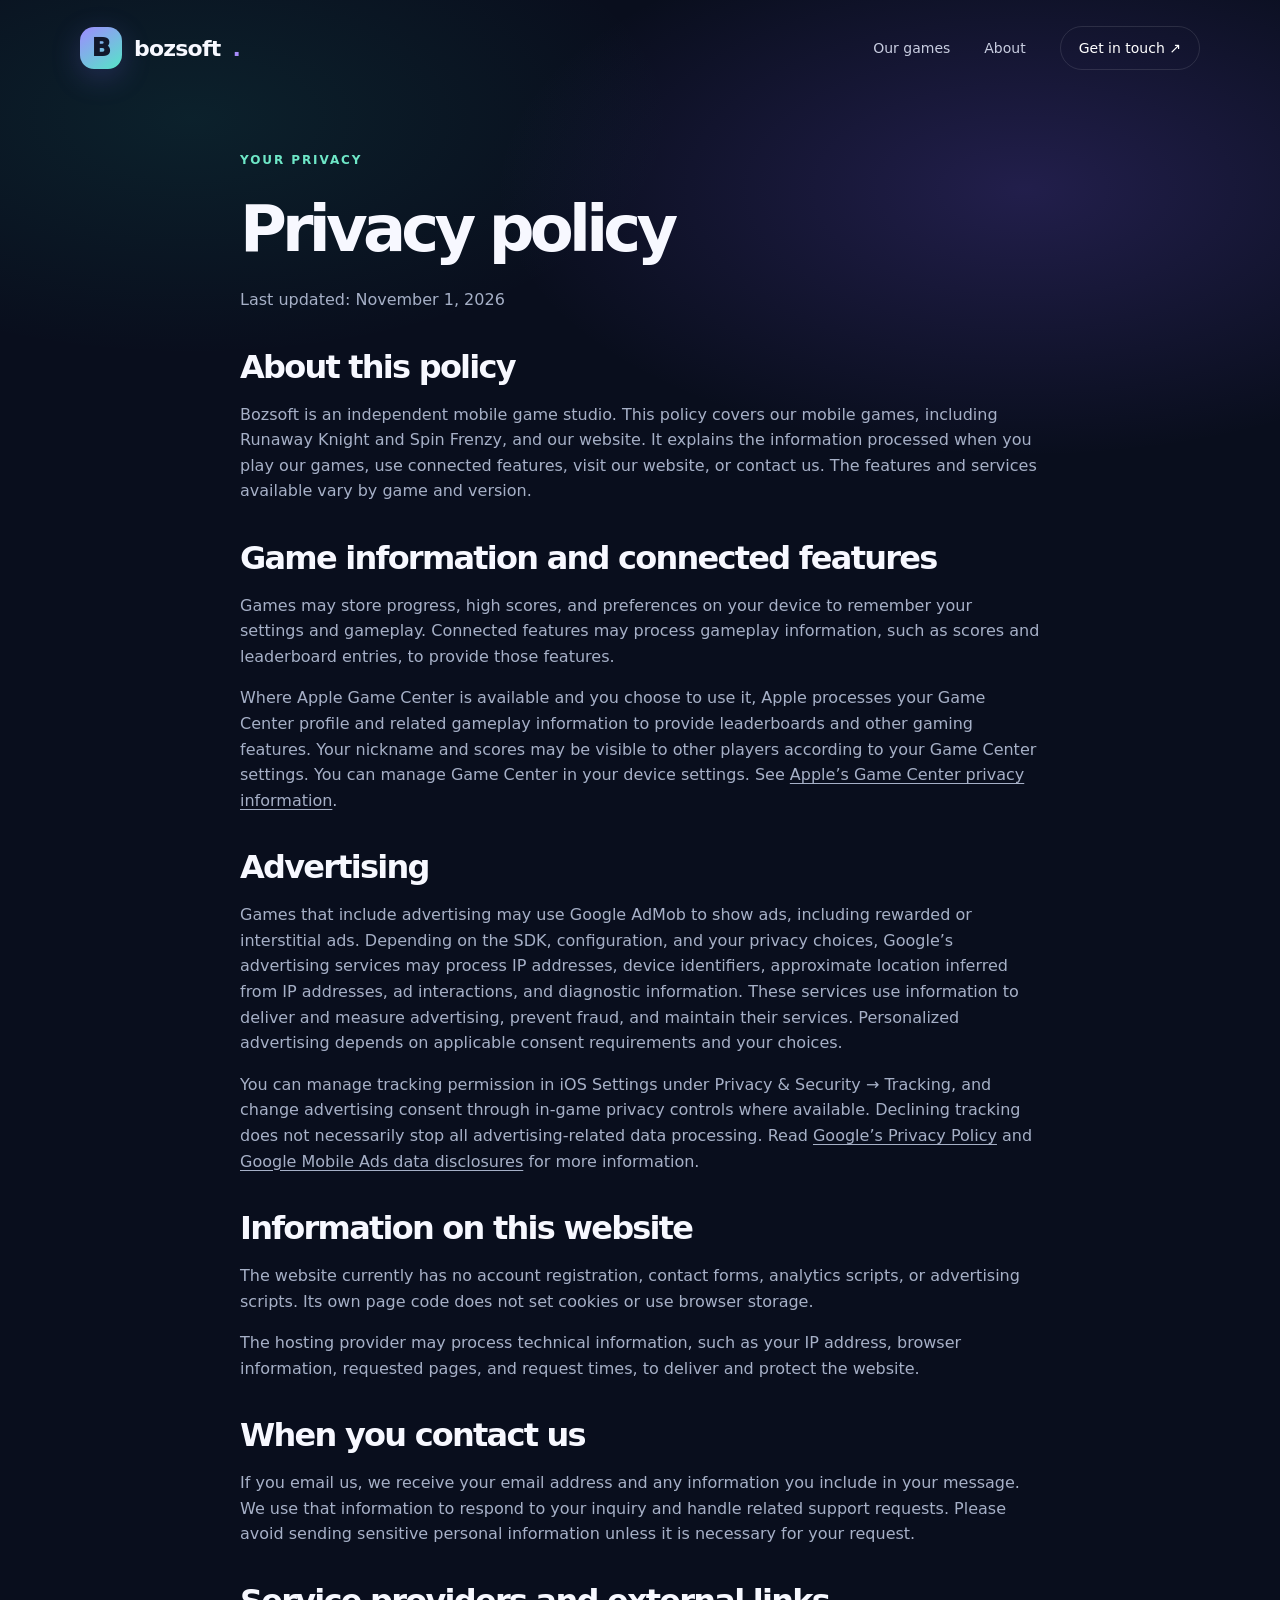
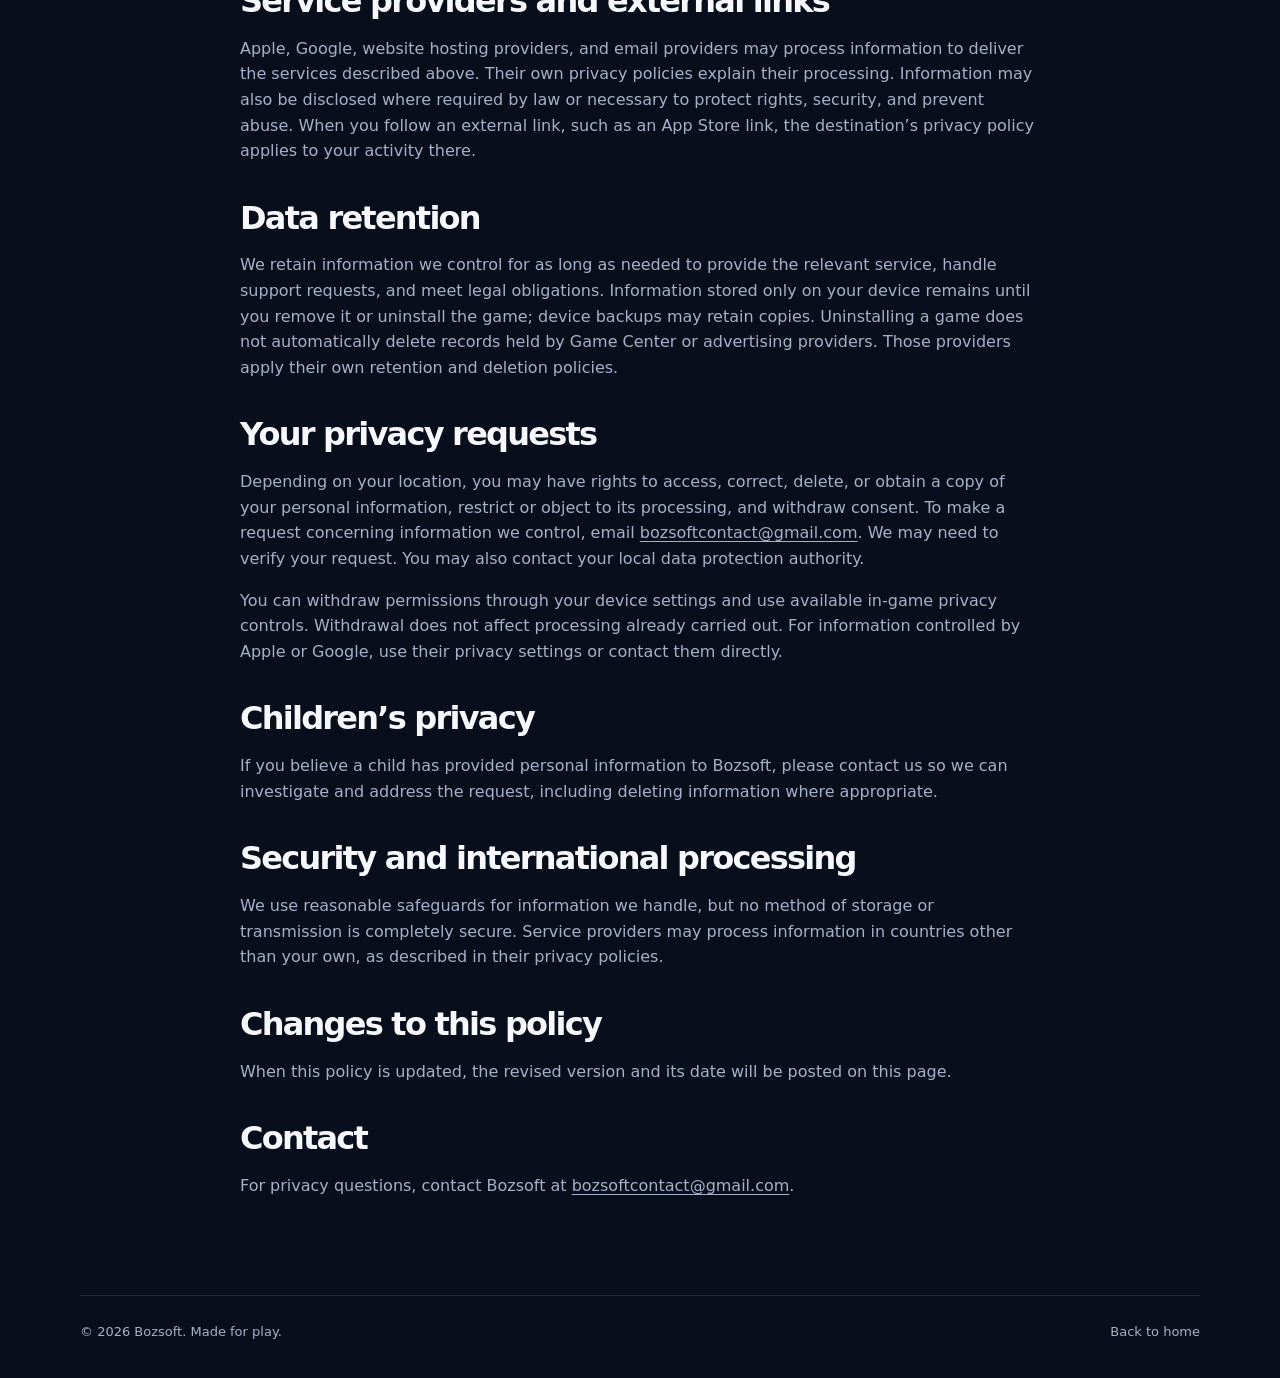
==== privacy.html @ 70e99f99 "updates" ====
<!DOCTYPE html>
<html lang="en">
<head>
  <meta charset="UTF-8">
  <meta name="viewport" content="width=device-width, initial-scale=1">
  <meta name="theme-color" content="#0b1020">
  <meta name="description" content="Privacy policy for Bozsoft mobile games and website, including information about advertising, Game Center, and privacy choices.">
  <title>Privacy Policy — Bozsoft</title>
  <link rel="stylesheet" href="styles.css">
</head>
<body>
  <div class="wrap">
    <nav aria-label="Main navigation">
      <a class="brand" href="index.html"><span class="brandmark">B</span>bozsoft<span class="brand-dot">.</span></a>
      <div class="navlinks"><a href="index.html#games">Our games</a><a href="index.html#about">About</a><a class="nav-cta" href="index.html#contact">Get in touch ↗</a></div>
    </nav>
  </div>
  <main class="wrap policy">
    <div class="kicker">Your privacy</div>
    <h1>Privacy policy</h1>
    <p>Last updated: <time datetime="2026-11-01">November 1, 2026</time></p>

    <h2>About this policy</h2>
    <p>Bozsoft is an independent mobile game studio. This policy covers our mobile games, including Runaway Knight and Spin Frenzy, and our website. It explains the information processed when you play our games, use connected features, visit our website, or contact us. The features and services available vary by game and version.</p>

    <h2>Game information and connected features</h2>
    <p>Games may store progress, high scores, and preferences on your device to remember your settings and gameplay. Connected features may process gameplay information, such as scores and leaderboard entries, to provide those features.</p>
    <p>Where Apple Game Center is available and you choose to use it, Apple processes your Game Center profile and related gameplay information to provide leaderboards and other gaming features. Your nickname and scores may be visible to other players according to your Game Center settings. You can manage Game Center in your device settings. See <a href="https://www.apple.com/legal/privacy/data/en/game-center/">Apple’s Game Center privacy information</a>.</p>

    <h2>Advertising</h2>
    <p>Games that include advertising may use Google AdMob to show ads, including rewarded or interstitial ads. Depending on the SDK, configuration, and your privacy choices, Google’s advertising services may process IP addresses, device identifiers, approximate location inferred from IP addresses, ad interactions, and diagnostic information. These services use information to deliver and measure advertising, prevent fraud, and maintain their services. Personalized advertising depends on applicable consent requirements and your choices.</p>
    <p>You can manage tracking permission in iOS Settings under Privacy &amp; Security → Tracking, and change advertising consent through in-game privacy controls where available. Declining tracking does not necessarily stop all advertising-related data processing. Read <a href="https://policies.google.com/privacy">Google’s Privacy Policy</a> and <a href="https://developers.google.com/admob/ios/privacy/data-disclosure">Google Mobile Ads data disclosures</a> for more information.</p>

    <h2>Information on this website</h2>
    <p>The website currently has no account registration, contact forms, analytics scripts, or advertising scripts. Its own page code does not set cookies or use browser storage.</p>
    <p>The hosting provider may process technical information, such as your IP address, browser information, requested pages, and request times, to deliver and protect the website.</p>

    <h2>When you contact us</h2>
    <p>If you email us, we receive your email address and any information you include in your message. We use that information to respond to your inquiry and handle related support requests. Please avoid sending sensitive personal information unless it is necessary for your request.</p>

    <h2>Service providers and external links</h2>
    <p>Apple, Google, website hosting providers, and email providers may process information to deliver the services described above. Their own privacy policies explain their processing. Information may also be disclosed where required by law or necessary to protect rights, security, and prevent abuse. When you follow an external link, such as an App Store link, the destination’s privacy policy applies to your activity there.</p>

    <h2>Data retention</h2>
    <p>We retain information we control for as long as needed to provide the relevant service, handle support requests, and meet legal obligations. Information stored only on your device remains until you remove it or uninstall the game; device backups may retain copies. Uninstalling a game does not automatically delete records held by Game Center or advertising providers. Those providers apply their own retention and deletion policies.</p>

    <h2>Your privacy requests</h2>
    <p>Depending on your location, you may have rights to access, correct, delete, or obtain a copy of your personal information, restrict or object to its processing, and withdraw consent. To make a request concerning information we control, email <a href="mailto:bozsoftcontact@gmail.com">bozsoftcontact@gmail.com</a>. We may need to verify your request. You may also contact your local data protection authority.</p>
    <p>You can withdraw permissions through your device settings and use available in-game privacy controls. Withdrawal does not affect processing already carried out. For information controlled by Apple or Google, use their privacy settings or contact them directly.</p>

    <h2>Children’s privacy</h2>
    <p>If you believe a child has provided personal information to Bozsoft, please contact us so we can investigate and address the request, including deleting information where appropriate.</p>

    <h2>Security and international processing</h2>
    <p>We use reasonable safeguards for information we handle, but no method of storage or transmission is completely secure. Service providers may process information in countries other than your own, as described in their privacy policies.</p>

    <h2>Changes to this policy</h2>
    <p>When this policy is updated, the revised version and its date will be posted on this page.</p>

    <h2>Contact</h2>
    <p>For privacy questions, contact Bozsoft at <a href="mailto:bozsoftcontact@gmail.com">bozsoftcontact@gmail.com</a>.</p>
  </main>
  <footer class="wrap footer"><span>© 2026 Bozsoft. Made for play.</span><a href="index.html">Back to home</a></footer>
</body>
</html>
---- styles.css ----
:root{--bg:#090e1d;--panel:#131c30;--text:#f7f8ff;--muted:#a6b0c7;--line:rgba(255,255,255,.11);--violet:#a78bfa;--mint:#6ee7c7;--orange:#ffb783;--radius:24px}
*{box-sizing:border-box}html{scroll-behavior:smooth}body{margin:0;background:var(--bg);color:var(--text);font-family:Inter,ui-sans-serif,system-ui,-apple-system,"Segoe UI",sans-serif;line-height:1.6}a{color:inherit;text-decoration:none}button,a{ -webkit-tap-highlight-color:transparent}a:focus-visible{outline:3px solid var(--mint);outline-offset:5px} .wrap{width:min(1120px,calc(100% - 40px));margin:auto}
body:before{content:"";position:absolute;z-index:-1;top:0;left:0;right:0;height:790px;background:radial-gradient(ellipse 55% 45% at 80% 24%,rgba(116,85,229,.23),transparent 75%),radial-gradient(ellipse 50% 40% at 15% 15%,rgba(32,187,163,.11),transparent 75%);pointer-events:none}
nav{display:flex;justify-content:space-between;align-items:center;padding:26px 0;gap:20px}.brand{display:flex;align-items:center;gap:12px;font-size:22px;font-weight:850;letter-spacing:-.8px}.brandmark{display:grid;place-items:center;width:42px;height:42px;border-radius:14px;background:linear-gradient(145deg,#9e8bff,#55e6c7);color:#11182b;font-weight:950;font-size:25px;box-shadow:0 8px 30px rgba(134,113,255,.22)}.navlinks{display:flex;gap:34px;align-items:center;font-size:14px;color:#c8cde0}.navlinks a:hover{color:white}.nav-cta{padding:10px 18px;border:1px solid var(--line);border-radius:999px;color:white!important}
.hero{display:grid;grid-template-columns:1.15fr .85fr;gap:48px;align-items:center;min-height:610px;padding:65px 0 105px}.eyebrow{display:inline-flex;gap:9px;align-items:center;border:1px solid rgba(167,139,250,.3);background:rgba(167,139,250,.09);color:#d4c6ff;padding:8px 14px;border-radius:999px;font-size:12px;font-weight:750;letter-spacing:.08em;text-transform:uppercase}.dot{width:7px;height:7px;background:var(--mint);border-radius:50%;box-shadow:0 0 15px var(--mint)}h1{font-size:clamp(56px,7vw,96px);letter-spacing:-.075em;line-height:1.04;margin:25px 0}h1 span{background:linear-gradient(110deg,#b8a4ff 10%,#7ce7cf 85%);color:transparent;background-clip:text}.lead{max-width:570px;font-size:18px;color:var(--muted);line-height:1.85}.actions{display:flex;gap:12px;flex-wrap:wrap;margin-top:32px}.btn{display:inline-flex;align-items:center;justify-content:center;gap:12px;min-height:49px;padding:12px 22px;border-radius:13px;font-weight:750;font-size:14px;transition:transform .2s,background .2s}.btn:hover{transform:translateY(-3px)}.primary{background:#b4a1ff;color:#151128}.primary:hover{background:#cabaff}.secondary{border:1px solid var(--line);background:rgba(255,255,255,.04)}.secondary:hover{background:rgba(255,255,255,.1)}
.hero-art{position:relative;min-height:430px;display:grid;place-items:center}.orb{width:min(100%,430px);aspect-ratio:1;border-radius:38%;background:radial-gradient(circle at 30% 25%,#46568b,#242d52 40%,#12182e 76%);border:1px solid rgba(255,255,255,.1);box-shadow:inset 0 2px 50px rgba(255,255,255,.05),0 40px 100px rgba(0,0,0,.35);transform:rotate(-9deg);display:grid;place-items:center}.orb:before{content:"";position:absolute;width:68%;height:68%;border:1px dashed rgba(255,255,255,.17);border-radius:50%}.gamepad{font-size:clamp(100px,14vw,180px);filter:drop-shadow(0 18px 15px rgba(0,0,0,.35));transform:rotate(9deg)}.float{position:absolute;padding:11px 16px;border:1px solid rgba(255,255,255,.17);background:rgba(28,39,67,.93);backdrop-filter:blur(10px);border-radius:14px;font-size:14px;font-weight:700;box-shadow:0 14px 40px rgba(0,0,0,.2)}.float.one{top:12%;left:-5%;transform:rotate(-8deg)}.float.two{bottom:12%;right:-3%;transform:rotate(7deg)}
section{padding:90px 0}.section-top{display:flex;align-items:end;justify-content:space-between;gap:20px;margin-bottom:30px}.kicker{font-size:12px;font-weight:800;letter-spacing:.16em;text-transform:uppercase;color:var(--mint)}h2{font-size:clamp(34px,4.5vw,52px);line-height:1.15;letter-spacing:-.055em;margin:12px 0}.section-copy{color:var(--muted);max-width:520px;margin:0}.games{display:grid;grid-template-columns:repeat(2,minmax(0,1fr));gap:18px}.game{overflow:hidden;border:1px solid var(--line);background:var(--panel);border-radius:var(--radius);transition:transform .25s,border-color .25s}.game:hover{transform:translateY(-6px);border-color:rgba(167,139,250,.5)}.game-visual{height:225px;display:grid;place-items:center;position:relative;overflow:hidden}.game-visual:before{content:"";position:absolute;width:230px;height:230px;border:1px solid rgba(255,255,255,.17);border-radius:50%}.game-visual:after{content:"";position:absolute;width:340px;height:340px;border:1px solid rgba(255,255,255,.1);border-radius:50%}.fruit{background:radial-gradient(circle at 25% 15%,#ffcfaa,#f2839c 60%,#b94d87)}.spin{background:radial-gradient(circle at 20% 20%,#a69bff,#6654d1 60%,#312568)}.seal{background:radial-gradient(circle at 25% 20%,#b3eff5,#4d9fc3 60%,#255b91)}.emoji{font-size:85px;position:relative;z-index:1;filter:drop-shadow(0 12px 12px rgba(0,0,0,.22))}.game-icon{width:148px;height:148px;object-fit:cover;border-radius:32px;position:relative;z-index:1;box-shadow:0 18px 40px rgba(0,0,0,.3)}.knight{background:radial-gradient(circle at 25% 15%,#ffca95,#ba6c83 60%,#583e78)}.game-info{padding:25px}.game-info h3{font-size:24px;letter-spacing:-.035em;margin:0 0 7px}.game-info p{font-size:14px;color:var(--muted);margin:0 0 22px;min-height:68px}.tag{display:inline-flex;padding:6px 12px;border-radius:99px;background:rgba(255,255,255,.07);color:#cdd5e7;font-size:12px;font-weight:650}
.about-panel{display:grid;grid-template-columns:1fr 1fr;gap:60px;align-items:center;background:linear-gradient(135deg,#1b2440,#111a2c);border:1px solid var(--line);padding:clamp(30px,5vw,70px);border-radius:32px}.about-panel p{color:var(--muted);font-size:16px}.features{display:grid;gap:15px}.feature{padding:21px;border:1px solid var(--line);background:rgba(255,255,255,.03);border-radius:16px}.feature strong{display:block;font-size:16px;margin-bottom:4px}.feature span{color:var(--muted);font-size:13px}
.contact{padding:90px 0 110px;text-align:center}.contact h2{max-width:700px;margin:15px auto}.contact p{color:var(--muted);margin:15px auto 25px}.contact .actions{justify-content:center}.footer{border-top:1px solid var(--line);padding:26px 0 35px;display:flex;justify-content:space-between;gap:20px;flex-wrap:wrap;font-size:13px;color:var(--muted)}.footer a:hover{color:white}
@media(max-width:850px){.hero{grid-template-columns:1fr;padding:60px 0 75px;gap:10px}.hero-art{min-height:350px}.orb{width:300px}.float.one{left:10%}.float.two{right:10%}.games{grid-template-columns:repeat(2,minmax(0,1fr))}.about-panel{grid-template-columns:1fr;gap:25px}}@media(max-width:590px){.navlinks{gap:14px}.navlinks a:first-child{display:none}.nav-cta{padding:9px 12px}.hero-art{min-height:300px}.orb{width:245px}.float.one{left:0}.float.two{right:0}.games{grid-template-columns:1fr}.game-info p{min-height:0}.section-top{display:block}section{padding:65px 0}.contact{padding:65px 0 80px}}
@media(prefers-reduced-motion:reduce){html{scroll-behavior:auto}*,*:before,*:after{transition:none!important}}
.apple-icon{width:21px;height:21px;flex:none;display:block}
.game-info .btn.primary{display:inline-flex;align-items:center;justify-content:center;gap:10px}
.brand-dot{color:var(--violet)}
.policy{max-width:800px;padding:55px 0 80px}
.policy h1{font-size:clamp(40px,7vw,64px)}
.policy h2{font-size:clamp(25px,4vw,32px);margin-top:36px}
.policy p{color:var(--muted)}
.policy a{text-decoration:underline;text-underline-offset:3px}
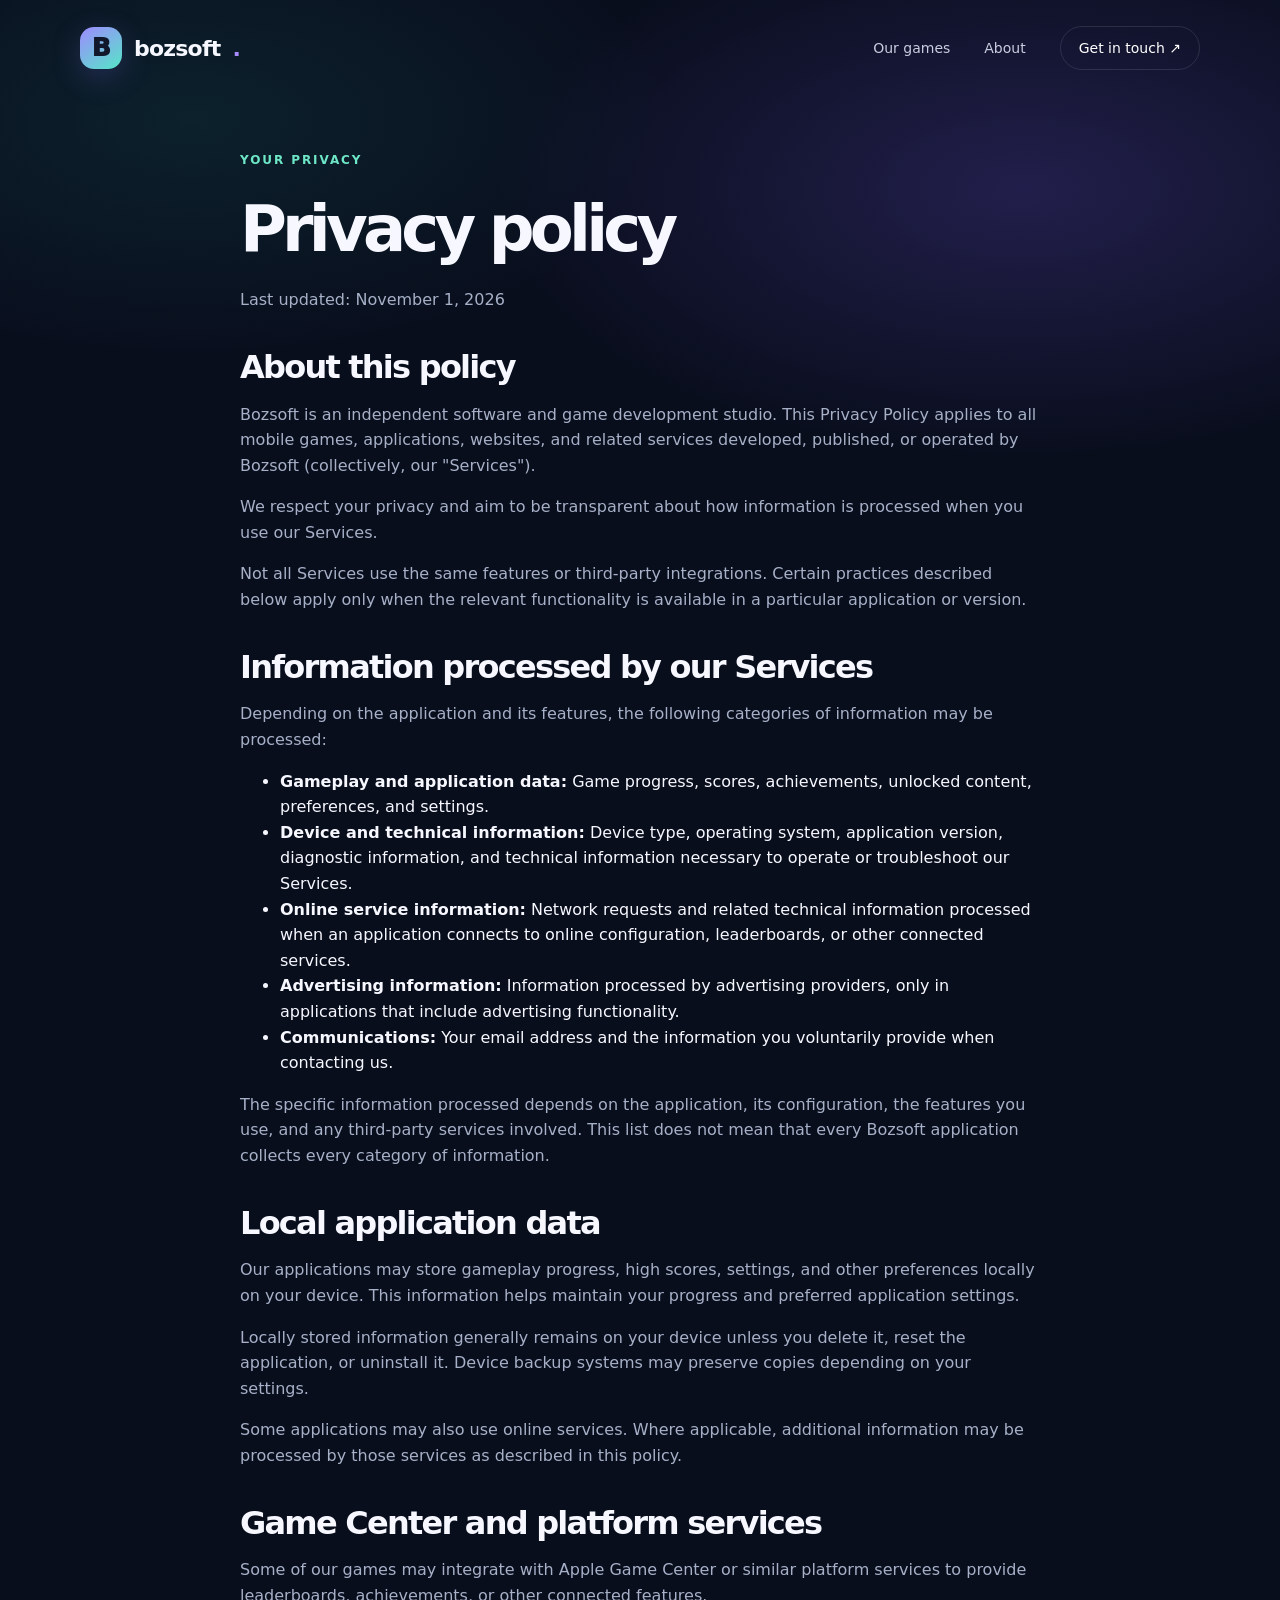
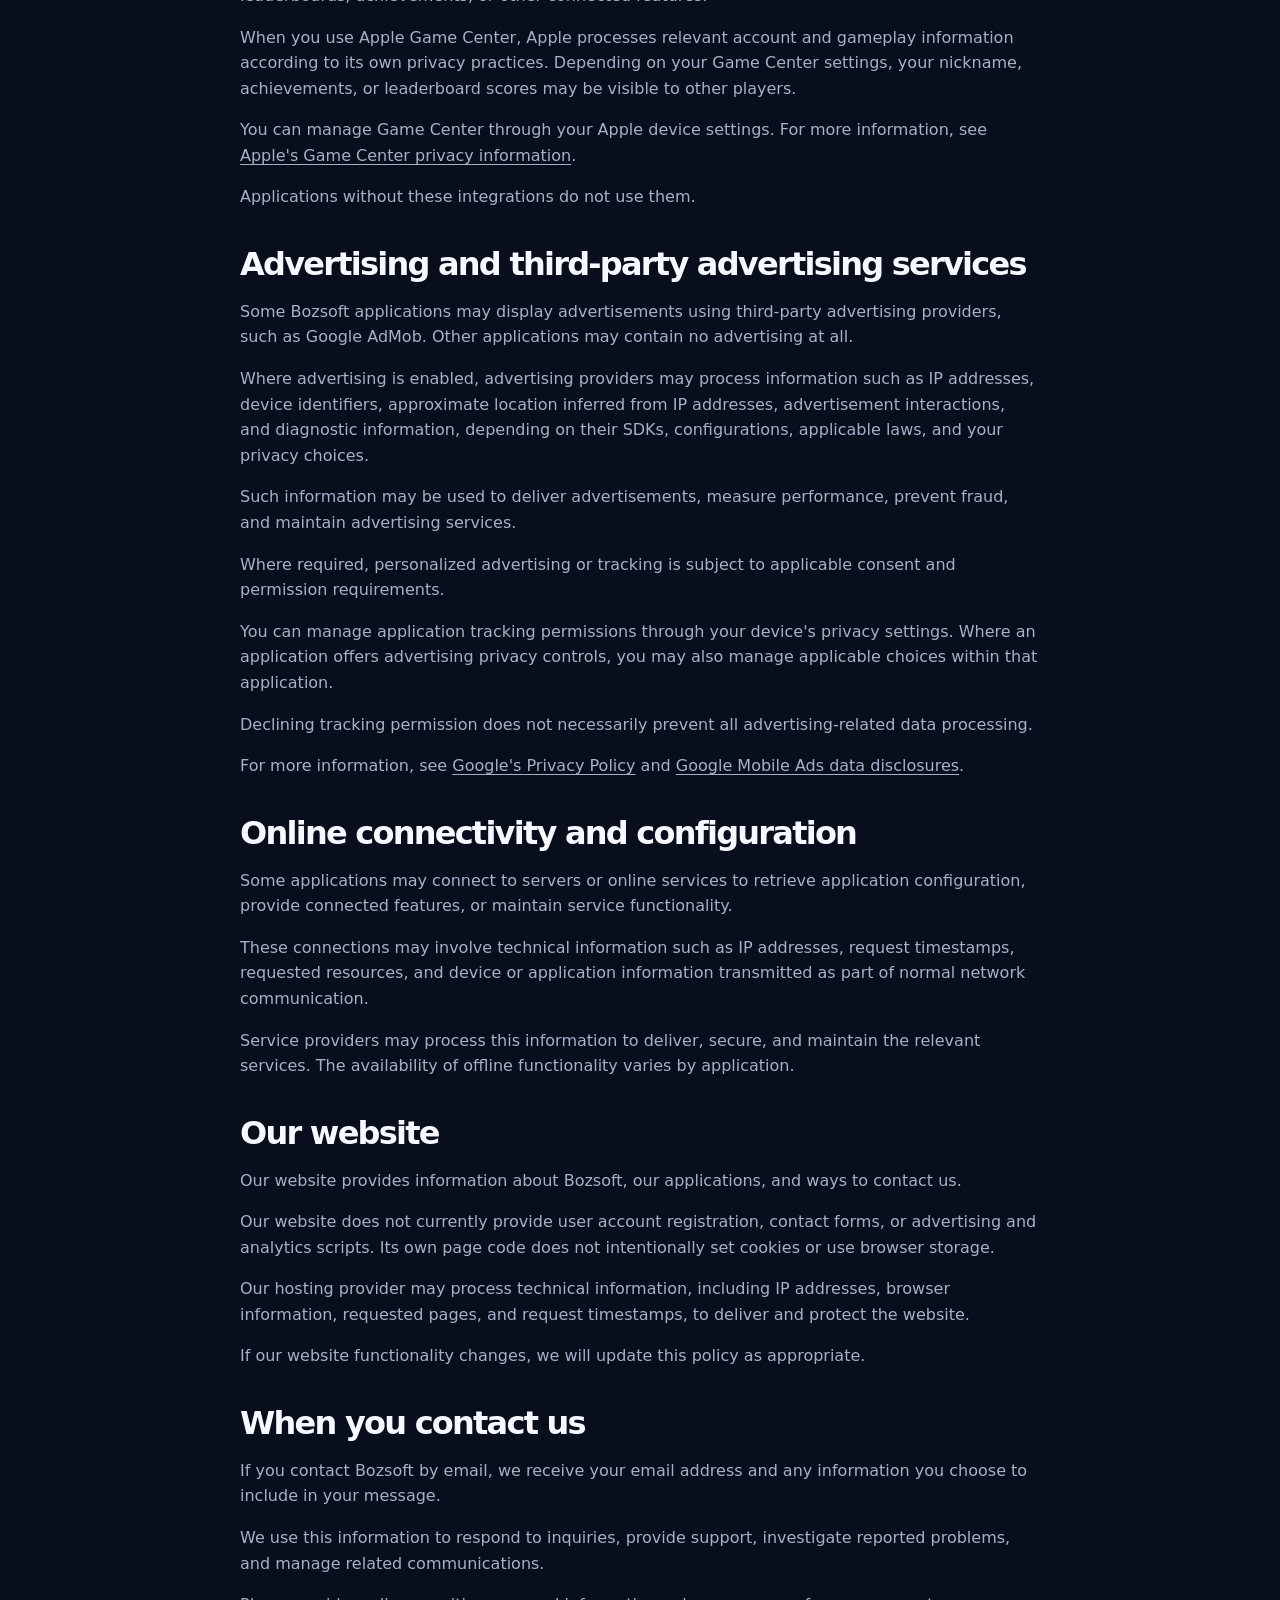
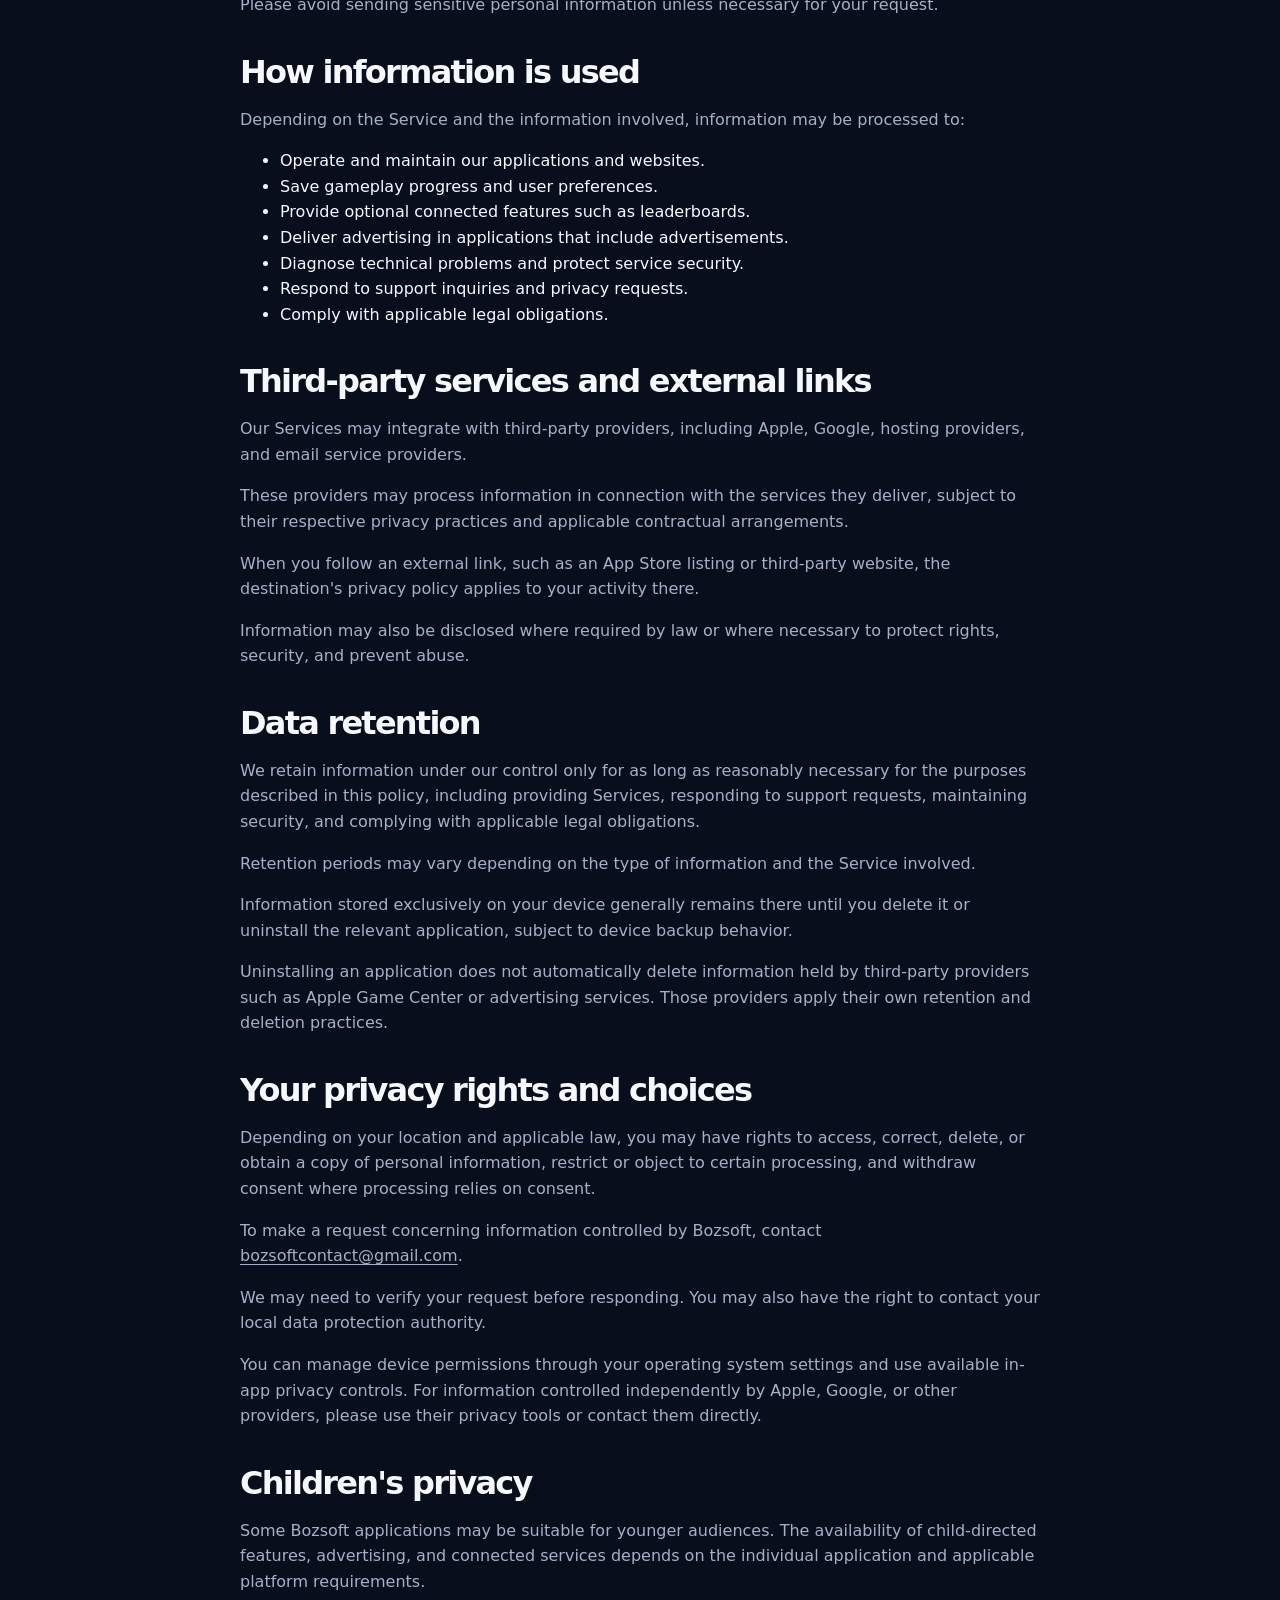
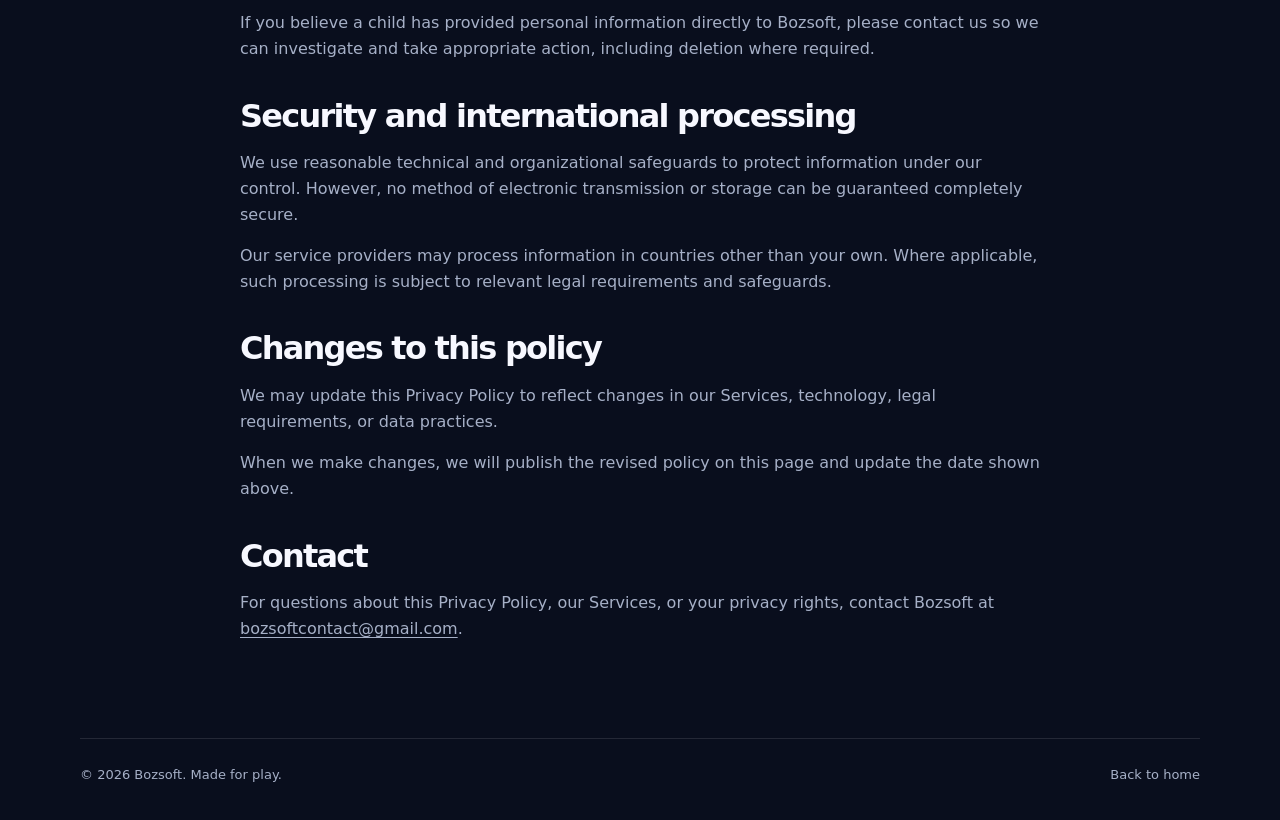
==== commit fc3ad0f8: "update privacy policy" ====
--- a/privacy.html
+++ b/privacy.html
@@ -4,62 +4,130 @@
   <meta charset="UTF-8">
   <meta name="viewport" content="width=device-width, initial-scale=1">
   <meta name="theme-color" content="#0b1020">
-  <meta name="description" content="Privacy policy for Bozsoft mobile games and website, including information about advertising, Game Center, and privacy choices.">
+  <meta name="description" content="Privacy Policy for Bozsoft games, applications, websites, and related services.">
   <title>Privacy Policy — Bozsoft</title>
   <link rel="stylesheet" href="styles.css">
 </head>
 <body>
   <div class="wrap">
     <nav aria-label="Main navigation">
-      <a class="brand" href="index.html"><span class="brandmark">B</span>bozsoft<span class="brand-dot">.</span></a>
-      <div class="navlinks"><a href="index.html#games">Our games</a><a href="index.html#about">About</a><a class="nav-cta" href="index.html#contact">Get in touch ↗</a></div>
+      <a class="brand" href="index.html">
+        <span class="brandmark">B</span>bozsoft<span class="brand-dot">.</span>
+      </a>
+      <div class="navlinks">
+        <a href="index.html#games">Our games</a>
+        <a href="index.html#about">About</a>
+        <a class="nav-cta" href="index.html#contact">Get in touch ↗</a>
+      </div>
     </nav>
   </div>
+
   <main class="wrap policy">
     <div class="kicker">Your privacy</div>
     <h1>Privacy policy</h1>
     <p>Last updated: <time datetime="2026-11-01">November 1, 2026</time></p>
 
     <h2>About this policy</h2>
-    <p>Bozsoft is an independent mobile game studio. This policy covers our mobile games, including Runaway Knight and Spin Frenzy, and our website. It explains the information processed when you play our games, use connected features, visit our website, or contact us. The features and services available vary by game and version.</p>
+    <p>Bozsoft is an independent software and game development studio. This Privacy Policy applies to all mobile games, applications, websites, and related services developed, published, or operated by Bozsoft (collectively, our "Services").</p>
+    <p>We respect your privacy and aim to be transparent about how information is processed when you use our Services.</p>
+    <p>Not all Services use the same features or third-party integrations. Certain practices described below apply only when the relevant functionality is available in a particular application or version.</p>
 
-    <h2>Game information and connected features</h2>
-    <p>Games may store progress, high scores, and preferences on your device to remember your settings and gameplay. Connected features may process gameplay information, such as scores and leaderboard entries, to provide those features.</p>
-    <p>Where Apple Game Center is available and you choose to use it, Apple processes your Game Center profile and related gameplay information to provide leaderboards and other gaming features. Your nickname and scores may be visible to other players according to your Game Center settings. You can manage Game Center in your device settings. See <a href="https://www.apple.com/legal/privacy/data/en/game-center/">Apple’s Game Center privacy information</a>.</p>
+    <h2>Information processed by our Services</h2>
+    <p>Depending on the application and its features, the following categories of information may be processed:</p>
+    <ul>
+      <li><strong>Gameplay and application data:</strong> Game progress, scores, achievements, unlocked content, preferences, and settings.</li>
+      <li><strong>Device and technical information:</strong> Device type, operating system, application version, diagnostic information, and technical information necessary to operate or troubleshoot our Services.</li>
+      <li><strong>Online service information:</strong> Network requests and related technical information processed when an application connects to online configuration, leaderboards, or other connected services.</li>
+      <li><strong>Advertising information:</strong> Information processed by advertising providers, only in applications that include advertising functionality.</li>
+      <li><strong>Communications:</strong> Your email address and the information you voluntarily provide when contacting us.</li>
+    </ul>
+    <p>The specific information processed depends on the application, its configuration, the features you use, and any third-party services involved. This list does not mean that every Bozsoft application collects every category of information.</p>
 
-    <h2>Advertising</h2>
-    <p>Games that include advertising may use Google AdMob to show ads, including rewarded or interstitial ads. Depending on the SDK, configuration, and your privacy choices, Google’s advertising services may process IP addresses, device identifiers, approximate location inferred from IP addresses, ad interactions, and diagnostic information. These services use information to deliver and measure advertising, prevent fraud, and maintain their services. Personalized advertising depends on applicable consent requirements and your choices.</p>
-    <p>You can manage tracking permission in iOS Settings under Privacy &amp; Security → Tracking, and change advertising consent through in-game privacy controls where available. Declining tracking does not necessarily stop all advertising-related data processing. Read <a href="https://policies.google.com/privacy">Google’s Privacy Policy</a> and <a href="https://developers.google.com/admob/ios/privacy/data-disclosure">Google Mobile Ads data disclosures</a> for more information.</p>
+    <h2>Local application data</h2>
+    <p>Our applications may store gameplay progress, high scores, settings, and other preferences locally on your device. This information helps maintain your progress and preferred application settings.</p>
+    <p>Locally stored information generally remains on your device unless you delete it, reset the application, or uninstall it. Device backup systems may preserve copies depending on your settings.</p>
+    <p>Some applications may also use online services. Where applicable, additional information may be processed by those services as described in this policy.</p>
 
-    <h2>Information on this website</h2>
-    <p>The website currently has no account registration, contact forms, analytics scripts, or advertising scripts. Its own page code does not set cookies or use browser storage.</p>
-    <p>The hosting provider may process technical information, such as your IP address, browser information, requested pages, and request times, to deliver and protect the website.</p>
+    <h2>Game Center and platform services</h2>
+    <p>Some of our games may integrate with Apple Game Center or similar platform services to provide leaderboards, achievements, or other connected features.</p>
+    <p>When you use Apple Game Center, Apple processes relevant account and gameplay information according to its own privacy practices. Depending on your Game Center settings, your nickname, achievements, or leaderboard scores may be visible to other players.</p>
+    <p>You can manage Game Center through your Apple device settings. For more information, see <a href="https://www.apple.com/legal/privacy/data/en/game-center/">Apple's Game Center privacy information</a>.</p>
+    <p>Applications without these integrations do not use them.</p>
+
+    <h2>Advertising and third-party advertising services</h2>
+    <p>Some Bozsoft applications may display advertisements using third-party advertising providers, such as Google AdMob. Other applications may contain no advertising at all.</p>
+    <p>Where advertising is enabled, advertising providers may process information such as IP addresses, device identifiers, approximate location inferred from IP addresses, advertisement interactions, and diagnostic information, depending on their SDKs, configurations, applicable laws, and your privacy choices.</p>
+    <p>Such information may be used to deliver advertisements, measure performance, prevent fraud, and maintain advertising services.</p>
+    <p>Where required, personalized advertising or tracking is subject to applicable consent and permission requirements.</p>
+    <p>You can manage application tracking permissions through your device's privacy settings. Where an application offers advertising privacy controls, you may also manage applicable choices within that application.</p>
+    <p>Declining tracking permission does not necessarily prevent all advertising-related data processing.</p>
+    <p>For more information, see <a href="https://policies.google.com/privacy">Google's Privacy Policy</a> and <a href="https://developers.google.com/admob/ios/privacy/data-disclosure">Google Mobile Ads data disclosures</a>.</p>
+
+    <h2>Online connectivity and configuration</h2>
+    <p>Some applications may connect to servers or online services to retrieve application configuration, provide connected features, or maintain service functionality.</p>
+    <p>These connections may involve technical information such as IP addresses, request timestamps, requested resources, and device or application information transmitted as part of normal network communication.</p>
+    <p>Service providers may process this information to deliver, secure, and maintain the relevant services. The availability of offline functionality varies by application.</p>
+
+    <h2>Our website</h2>
+    <p>Our website provides information about Bozsoft, our applications, and ways to contact us.</p>
+    <p>Our website does not currently provide user account registration, contact forms, or advertising and analytics scripts. Its own page code does not intentionally set cookies or use browser storage.</p>
+    <p>Our hosting provider may process technical information, including IP addresses, browser information, requested pages, and request timestamps, to deliver and protect the website.</p>
+    <p>If our website functionality changes, we will update this policy as appropriate.</p>
 
     <h2>When you contact us</h2>
-    <p>If you email us, we receive your email address and any information you include in your message. We use that information to respond to your inquiry and handle related support requests. Please avoid sending sensitive personal information unless it is necessary for your request.</p>
+    <p>If you contact Bozsoft by email, we receive your email address and any information you choose to include in your message.</p>
+    <p>We use this information to respond to inquiries, provide support, investigate reported problems, and manage related communications.</p>
+    <p>Please avoid sending sensitive personal information unless necessary for your request.</p>
 
-    <h2>Service providers and external links</h2>
-    <p>Apple, Google, website hosting providers, and email providers may process information to deliver the services described above. Their own privacy policies explain their processing. Information may also be disclosed where required by law or necessary to protect rights, security, and prevent abuse. When you follow an external link, such as an App Store link, the destination’s privacy policy applies to your activity there.</p>
+    <h2>How information is used</h2>
+    <p>Depending on the Service and the information involved, information may be processed to:</p>
+    <ul>
+      <li>Operate and maintain our applications and websites.</li>
+      <li>Save gameplay progress and user preferences.</li>
+      <li>Provide optional connected features such as leaderboards.</li>
+      <li>Deliver advertising in applications that include advertisements.</li>
+      <li>Diagnose technical problems and protect service security.</li>
+      <li>Respond to support inquiries and privacy requests.</li>
+      <li>Comply with applicable legal obligations.</li>
+    </ul>
+
+    <h2>Third-party services and external links</h2>
+    <p>Our Services may integrate with third-party providers, including Apple, Google, hosting providers, and email service providers.</p>
+    <p>These providers may process information in connection with the services they deliver, subject to their respective privacy practices and applicable contractual arrangements.</p>
+    <p>When you follow an external link, such as an App Store listing or third-party website, the destination's privacy policy applies to your activity there.</p>
+    <p>Information may also be disclosed where required by law or where necessary to protect rights, security, and prevent abuse.</p>
 
     <h2>Data retention</h2>
-    <p>We retain information we control for as long as needed to provide the relevant service, handle support requests, and meet legal obligations. Information stored only on your device remains until you remove it or uninstall the game; device backups may retain copies. Uninstalling a game does not automatically delete records held by Game Center or advertising providers. Those providers apply their own retention and deletion policies.</p>
+    <p>We retain information under our control only for as long as reasonably necessary for the purposes described in this policy, including providing Services, responding to support requests, maintaining security, and complying with applicable legal obligations.</p>
+    <p>Retention periods may vary depending on the type of information and the Service involved.</p>
+    <p>Information stored exclusively on your device generally remains there until you delete it or uninstall the relevant application, subject to device backup behavior.</p>
+    <p>Uninstalling an application does not automatically delete information held by third-party providers such as Apple Game Center or advertising services. Those providers apply their own retention and deletion practices.</p>
 
-    <h2>Your privacy requests</h2>
-    <p>Depending on your location, you may have rights to access, correct, delete, or obtain a copy of your personal information, restrict or object to its processing, and withdraw consent. To make a request concerning information we control, email <a href="mailto:bozsoftcontact@gmail.com">bozsoftcontact@gmail.com</a>. We may need to verify your request. You may also contact your local data protection authority.</p>
-    <p>You can withdraw permissions through your device settings and use available in-game privacy controls. Withdrawal does not affect processing already carried out. For information controlled by Apple or Google, use their privacy settings or contact them directly.</p>
+    <h2>Your privacy rights and choices</h2>
+    <p>Depending on your location and applicable law, you may have rights to access, correct, delete, or obtain a copy of personal information, restrict or object to certain processing, and withdraw consent where processing relies on consent.</p>
+    <p>To make a request concerning information controlled by Bozsoft, contact <a href="mailto:bozsoftcontact@gmail.com">bozsoftcontact@gmail.com</a>.</p>
+    <p>We may need to verify your request before responding. You may also have the right to contact your local data protection authority.</p>
+    <p>You can manage device permissions through your operating system settings and use available in-app privacy controls. For information controlled independently by Apple, Google, or other providers, please use their privacy tools or contact them directly.</p>
 
-    <h2>Children’s privacy</h2>
-    <p>If you believe a child has provided personal information to Bozsoft, please contact us so we can investigate and address the request, including deleting information where appropriate.</p>
+    <h2>Children's privacy</h2>
+    <p>Some Bozsoft applications may be suitable for younger audiences. The availability of child-directed features, advertising, and connected services depends on the individual application and applicable platform requirements.</p>
+    <p>If you believe a child has provided personal information directly to Bozsoft, please contact us so we can investigate and take appropriate action, including deletion where required.</p>
 
     <h2>Security and international processing</h2>
-    <p>We use reasonable safeguards for information we handle, but no method of storage or transmission is completely secure. Service providers may process information in countries other than your own, as described in their privacy policies.</p>
+    <p>We use reasonable technical and organizational safeguards to protect information under our control. However, no method of electronic transmission or storage can be guaranteed completely secure.</p>
+    <p>Our service providers may process information in countries other than your own. Where applicable, such processing is subject to relevant legal requirements and safeguards.</p>
 
     <h2>Changes to this policy</h2>
-    <p>When this policy is updated, the revised version and its date will be posted on this page.</p>
+    <p>We may update this Privacy Policy to reflect changes in our Services, technology, legal requirements, or data practices.</p>
+    <p>When we make changes, we will publish the revised policy on this page and update the date shown above.</p>
 
     <h2>Contact</h2>
-    <p>For privacy questions, contact Bozsoft at <a href="mailto:bozsoftcontact@gmail.com">bozsoftcontact@gmail.com</a>.</p>
+    <p>For questions about this Privacy Policy, our Services, or your privacy rights, contact Bozsoft at <a href="mailto:bozsoftcontact@gmail.com">bozsoftcontact@gmail.com</a>.</p>
   </main>
-  <footer class="wrap footer"><span>© 2026 Bozsoft. Made for play.</span><a href="index.html">Back to home</a></footer>
+
+  <footer class="wrap footer">
+    <span>© 2026 Bozsoft. Made for play.</span>
+    <a href="index.html">Back to home</a>
+  </footer>
 </body>
-</html>
+</html>
